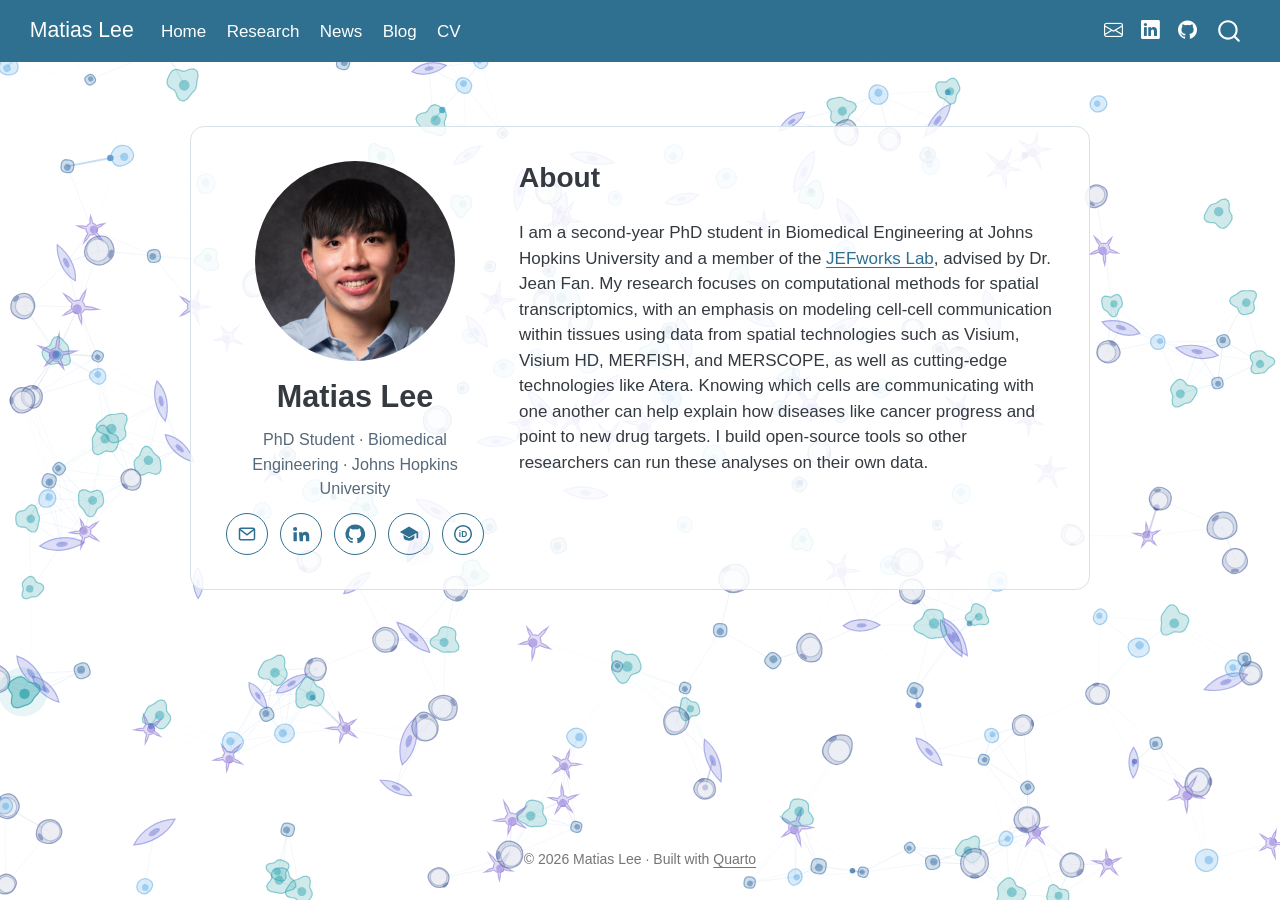
==== docs/index.html @ e5e4222d "Show cell background on every page and tidy News and Blog - Move the animated background into a site" ====
<!DOCTYPE html>
<html xmlns="http://www.w3.org/1999/xhtml" lang="en" xml:lang="en"><head>

<meta charset="utf-8">
<meta name="generator" content="quarto-1.7.32">

<meta name="viewport" content="width=device-width, initial-scale=1.0, user-scalable=yes">


<title>Matias Lee</title>
<style>
code{white-space: pre-wrap;}
span.smallcaps{font-variant: small-caps;}
div.columns{display: flex; gap: min(4vw, 1.5em);}
div.column{flex: auto; overflow-x: auto;}
div.hanging-indent{margin-left: 1.5em; text-indent: -1.5em;}
ul.task-list{list-style: none;}
ul.task-list li input[type="checkbox"] {
  width: 0.8em;
  margin: 0 0.8em 0.2em -1em; /* quarto-specific, see https://github.com/quarto-dev/quarto-cli/issues/4556 */ 
  vertical-align: middle;
}
.display.math{display: block; text-align: center; margin: 0.5rem auto;}
</style>


<script src="site_libs/quarto-nav/quarto-nav.js"></script>
<script src="site_libs/quarto-nav/headroom.min.js"></script>
<script src="site_libs/clipboard/clipboard.min.js"></script>
<script src="site_libs/quarto-search/autocomplete.umd.js"></script>
<script src="site_libs/quarto-search/fuse.min.js"></script>
<script src="site_libs/quarto-search/quarto-search.js"></script>
<meta name="quarto:offset" content="./">
<script src="site_libs/quarto-html/quarto.js" type="module"></script>
<script src="site_libs/quarto-html/tabsets/tabsets.js" type="module"></script>
<script src="site_libs/quarto-html/popper.min.js"></script>
<script src="site_libs/quarto-html/tippy.umd.min.js"></script>
<script src="site_libs/quarto-html/anchor.min.js"></script>
<link href="site_libs/quarto-html/tippy.css" rel="stylesheet">
<link href="site_libs/quarto-html/quarto-syntax-highlighting-37eea08aefeeee20ff55810ff984fec1.css" rel="stylesheet" id="quarto-text-highlighting-styles">
<script src="site_libs/bootstrap/bootstrap.min.js"></script>
<link href="site_libs/bootstrap/bootstrap-icons.css" rel="stylesheet">
<link href="site_libs/bootstrap/bootstrap-855f89bc18de9e23ebb294a21de4558e.min.css" rel="stylesheet" append-hash="true" id="quarto-bootstrap" data-mode="light">
<script id="quarto-search-options" type="application/json">{
  "location": "navbar",
  "copy-button": false,
  "collapse-after": 3,
  "panel-placement": "end",
  "type": "overlay",
  "limit": 50,
  "keyboard-shortcut": [
    "f",
    "/",
    "s"
  ],
  "show-item-context": false,
  "language": {
    "search-no-results-text": "No results",
    "search-matching-documents-text": "matching documents",
    "search-copy-link-title": "Copy link to search",
    "search-hide-matches-text": "Hide additional matches",
    "search-more-match-text": "more match in this document",
    "search-more-matches-text": "more matches in this document",
    "search-clear-button-title": "Clear",
    "search-text-placeholder": "",
    "search-detached-cancel-button-title": "Cancel",
    "search-submit-button-title": "Submit",
    "search-label": "Search"
  }
}</script>
<meta name="referrer" content="strict-origin-when-cross-origin">


</head>

<body class="nav-fixed home quarto-light">

<div id="quarto-search-results"></div>
  <header id="quarto-header" class="headroom fixed-top">
    <nav class="navbar navbar-expand-lg " data-bs-theme="dark">
      <div class="navbar-container container-fluid">
      <div class="navbar-brand-container mx-auto">
    <a class="navbar-brand" href="./index.html">
    <span class="navbar-title">Matias Lee</span>
    </a>
  </div>
            <div id="quarto-search" class="" title="Search"></div>
          <button class="navbar-toggler" type="button" data-bs-toggle="collapse" data-bs-target="#navbarCollapse" aria-controls="navbarCollapse" role="menu" aria-expanded="false" aria-label="Toggle navigation" onclick="if (window.quartoToggleHeadroom) { window.quartoToggleHeadroom(); }">
  <span class="navbar-toggler-icon"></span>
</button>
          <div class="collapse navbar-collapse" id="navbarCollapse">
            <ul class="navbar-nav navbar-nav-scroll me-auto">
  <li class="nav-item">
    <a class="nav-link active" href="./index.html" aria-current="page"> 
<span class="menu-text">Home</span></a>
  </li>  
  <li class="nav-item">
    <a class="nav-link" href="./research.html"> 
<span class="menu-text">Research</span></a>
  </li>  
  <li class="nav-item">
    <a class="nav-link" href="./news.html"> 
<span class="menu-text">News</span></a>
  </li>  
  <li class="nav-item">
    <a class="nav-link" href="./blog/index.html"> 
<span class="menu-text">Blog</span></a>
  </li>  
  <li class="nav-item">
    <a class="nav-link" href="./cv.html"> 
<span class="menu-text">CV</span></a>
  </li>  
</ul>
            <ul class="navbar-nav navbar-nav-scroll ms-auto">
  <li class="nav-item compact">
    <a class="nav-link" href="mailto:mlee346@jh.edu"> <i class="bi bi-envelope" role="img" aria-label="Email">
</i> 
<span class="menu-text"></span></a>
  </li>  
  <li class="nav-item compact">
    <a class="nav-link" href="https://www.linkedin.com/in/matias-lee-phd"> <i class="bi bi-linkedin" role="img" aria-label="LinkedIn">
</i> 
<span class="menu-text"></span></a>
  </li>  
  <li class="nav-item compact">
    <a class="nav-link" href="https://github.com/matias-lee"> <i class="bi bi-github" role="img" aria-label="GitHub">
</i> 
<span class="menu-text"></span></a>
  </li>  
</ul>
          </div> <!-- /navcollapse -->
            <div class="quarto-navbar-tools">
</div>
      </div> <!-- /container-fluid -->
    </nav>
</header>
<!-- content -->
<div id="quarto-content" class="quarto-container page-columns page-rows-contents page-layout-full page-navbar">
<!-- sidebar -->
<!-- margin-sidebar -->
    
<!-- main -->
<main class="content column-page" id="quarto-document-content"><header id="title-block-header" class="quarto-title-block"></header>




<style>
  .home-panel {
    background: rgba(255, 255, 255, 0.86);
    backdrop-filter: blur(3px);
    -webkit-backdrop-filter: blur(3px);
    border: 1px solid #d5e2ea;
    border-radius: 14px;
    max-width: 900px;
    margin: 2rem auto;
    display: grid;
    grid-template-columns: 260px 1fr;
    gap: 2rem;
    padding: 2rem;
  }
  .home-side { display: flex; flex-direction: column; align-items: center; gap: 0.75rem; text-align: center; min-width: 0; }
  .home-side img { width: 200px; height: 200px; border-radius: 50%; object-fit: cover; }
  .home-side h1 { margin: 0.25rem 0 0; font-size: 1.8rem; }
  .home-side .sub { margin: 0; color: #55697a; font-size: 0.95rem; }
  .home-links { display: flex; flex-wrap: wrap; justify-content: center; gap: 12px; }
  .home-links a {
    width: 42px; height: 42px; display: grid; place-items: center;
    border: 1px solid #2f6f8f; color: #2f6f8f; border-radius: 50%;
    transition: background 0.15s, color 0.15s;
  }
  .home-links a:hover, .home-links a:focus-visible { background: #2f6f8f; color: #fff; }
  .home-links svg { width: 20px; height: 20px; }
  .home-bio { min-width: 0; max-width: 65ch; }
  .home-bio h2 { margin-top: 0; border-bottom: none; }
  @media (max-width: 720px) {
    .home-panel { grid-template-columns: 1fr; padding: 1.5rem; gap: 1.25rem; margin: 1rem auto; }
  }
</style>

<div class="home-panel">
  <div class="home-side">
    <img src="images/headshot.jpg" alt="Headshot of Matias Lee">
    <h1>Matias Lee</h1>
    <p class="sub">PhD Student · Biomedical Engineering · Johns Hopkins University</p>
    <div class="home-links">
      <a href="mailto:mlee346@jh.edu" aria-label="Email" title="Email"><svg viewbox="0 0 24 24" aria-hidden="true"><rect x="3" y="5" width="18" height="14" rx="2" fill="none" stroke="currentColor" stroke-width="1.8"></rect><path d="M3.5 6.5 12 13l8.5-6.5" fill="none" stroke="currentColor" stroke-width="1.8"></path></svg></a>
      <a href="https://www.linkedin.com/in/matias-lee-phd" aria-label="LinkedIn" title="LinkedIn"><svg viewbox="0 0 24 24" aria-hidden="true"><path fill="currentColor" d="M4.98 3.5a2.5 2.5 0 1 1 0 5 2.5 2.5 0 0 1 0-5zM3 9.75h4v11H3zM9.5 9.75h3.8v1.6h.06c.53-1 1.83-2.05 3.77-2.05 4.03 0 4.77 2.6 4.77 6v5.45h-4v-4.84c0-1.15-.02-2.64-1.6-2.64-1.62 0-1.86 1.26-1.86 2.56v4.92h-4z"></path></svg></a>
      <a href="https://github.com/matias-lee" aria-label="GitHub" title="GitHub"><svg viewbox="0 0 24 24" aria-hidden="true"><path fill="currentColor" d="M12 .5a11.5 11.5 0 0 0-3.64 22.41c.58.1.79-.25.79-.56v-2c-3.2.7-3.88-1.36-3.88-1.36-.52-1.33-1.28-1.69-1.28-1.69-1.04-.71.08-.7.08-.7 1.15.08 1.76 1.19 1.76 1.19 1.03 1.76 2.69 1.25 3.35.96.1-.75.4-1.25.73-1.54-2.55-.29-5.24-1.28-5.24-5.69 0-1.26.45-2.29 1.19-3.09-.12-.29-.52-1.46.11-3.05 0 0 .97-.31 3.17 1.18a11 11 0 0 1 5.77 0c2.2-1.49 3.17-1.18 3.17-1.18.63 1.59.23 2.76.11 3.05.74.8 1.19 1.83 1.19 3.09 0 4.42-2.69 5.4-5.26 5.68.41.36.78 1.06.78 2.14v3.17c0 .31.21.67.8.56A11.5 11.5 0 0 0 12 .5z"></path></svg></a>
      <a href="https://scholar.google.com/citations?hl=en&amp;user=iKfYj4MAAAAJ" aria-label="Google Scholar" title="Google Scholar"><svg viewbox="0 0 24 24" aria-hidden="true"><path fill="currentColor" d="M12 3 1 9.5l11 6.5 9-5.32V17h2V9.5z"></path><path fill="currentColor" d="M5.5 13.2v3.3c0 1.9 2.9 3.5 6.5 3.5s6.5-1.6 6.5-3.5v-3.3L12 17z"></path></svg></a>
      <a href="https://orcid.org/0009-0008-1454-8268" aria-label="ORCID" title="ORCID"><svg viewbox="0 0 24 24" aria-hidden="true"><circle cx="12" cy="12" r="10" fill="none" stroke="currentColor" stroke-width="1.8"></circle><text x="12" y="16" text-anchor="middle" font-size="10" font-weight="700" font-family="Arial, sans-serif" fill="currentColor">iD</text></svg></a>
    </div>
  </div>
  <div class="home-bio">
    <h2 class="anchored">About</h2>
    <p>I am a second-year PhD student in Biomedical Engineering at Johns Hopkins University and a member of the <a href="https://jef.works">JEFworks Lab</a>, advised by Dr. Jean Fan. My research focuses on computational methods for spatial transcriptomics, with an emphasis on modeling cell-cell communication within tissues using data from spatial technologies such as Visium, Visium HD, MERFISH, and MERSCOPE, as well as cutting-edge technologies like Atera. Knowing which cells are communicating with one another can help explain how diseases like cancer progress and point to new drug targets. I build open-source tools so other researchers can run these analyses on their own data.</p>
    <!-- TODO (step 3): expand this bio, add research interests and education. -->
  </div>
</div>



</main> <!-- /main -->
<!-- Animated cell background on every page (cells.js). The page's text card is a quiet zone. -->
<canvas id="cell-bg" data-quiet=".home-panel, body:not(.home) main.content" aria-hidden="true"></canvas>
<script src="./cells.js"></script>
<script id="quarto-html-after-body" type="application/javascript">
  window.document.addEventListener("DOMContentLoaded", function (event) {
    const icon = "";
    const anchorJS = new window.AnchorJS();
    anchorJS.options = {
      placement: 'right',
      icon: icon
    };
    anchorJS.add('.anchored');
    const isCodeAnnotation = (el) => {
      for (const clz of el.classList) {
        if (clz.startsWith('code-annotation-')) {                     
          return true;
        }
      }
      return false;
    }
    const onCopySuccess = function(e) {
      // button target
      const button = e.trigger;
      // don't keep focus
      button.blur();
      // flash "checked"
      button.classList.add('code-copy-button-checked');
      var currentTitle = button.getAttribute("title");
      button.setAttribute("title", "Copied!");
      let tooltip;
      if (window.bootstrap) {
        button.setAttribute("data-bs-toggle", "tooltip");
        button.setAttribute("data-bs-placement", "left");
        button.setAttribute("data-bs-title", "Copied!");
        tooltip = new bootstrap.Tooltip(button, 
          { trigger: "manual", 
            customClass: "code-copy-button-tooltip",
            offset: [0, -8]});
        tooltip.show();    
      }
      setTimeout(function() {
        if (tooltip) {
          tooltip.hide();
          button.removeAttribute("data-bs-title");
          button.removeAttribute("data-bs-toggle");
          button.removeAttribute("data-bs-placement");
        }
        button.setAttribute("title", currentTitle);
        button.classList.remove('code-copy-button-checked');
      }, 1000);
      // clear code selection
      e.clearSelection();
    }
    const getTextToCopy = function(trigger) {
        const codeEl = trigger.previousElementSibling.cloneNode(true);
        for (const childEl of codeEl.children) {
          if (isCodeAnnotation(childEl)) {
            childEl.remove();
          }
        }
        return codeEl.innerText;
    }
    const clipboard = new window.ClipboardJS('.code-copy-button:not([data-in-quarto-modal])', {
      text: getTextToCopy
    });
    clipboard.on('success', onCopySuccess);
    if (window.document.getElementById('quarto-embedded-source-code-modal')) {
      const clipboardModal = new window.ClipboardJS('.code-copy-button[data-in-quarto-modal]', {
        text: getTextToCopy,
        container: window.document.getElementById('quarto-embedded-source-code-modal')
      });
      clipboardModal.on('success', onCopySuccess);
    }
      var localhostRegex = new RegExp(/^(?:http|https):\/\/localhost\:?[0-9]*\//);
      var mailtoRegex = new RegExp(/^mailto:/);
        var filterRegex = new RegExp("https:\/\/matias-lee\.github\.io");
      var isInternal = (href) => {
          return filterRegex.test(href) || localhostRegex.test(href) || mailtoRegex.test(href);
      }
      // Inspect non-navigation links and adorn them if external
     var links = window.document.querySelectorAll('a[href]:not(.nav-link):not(.navbar-brand):not(.toc-action):not(.sidebar-link):not(.sidebar-item-toggle):not(.pagination-link):not(.no-external):not([aria-hidden]):not(.dropdown-item):not(.quarto-navigation-tool):not(.about-link)');
      for (var i=0; i<links.length; i++) {
        const link = links[i];
        if (!isInternal(link.href)) {
          // undo the damage that might have been done by quarto-nav.js in the case of
          // links that we want to consider external
          if (link.dataset.originalHref !== undefined) {
            link.href = link.dataset.originalHref;
          }
        }
      }
    function tippyHover(el, contentFn, onTriggerFn, onUntriggerFn) {
      const config = {
        allowHTML: true,
        maxWidth: 500,
        delay: 100,
        arrow: false,
        appendTo: function(el) {
            return el.parentElement;
        },
        interactive: true,
        interactiveBorder: 10,
        theme: 'quarto',
        placement: 'bottom-start',
      };
      if (contentFn) {
        config.content = contentFn;
      }
      if (onTriggerFn) {
        config.onTrigger = onTriggerFn;
      }
      if (onUntriggerFn) {
        config.onUntrigger = onUntriggerFn;
      }
      window.tippy(el, config); 
    }
    const noterefs = window.document.querySelectorAll('a[role="doc-noteref"]');
    for (var i=0; i<noterefs.length; i++) {
      const ref = noterefs[i];
      tippyHover(ref, function() {
        // use id or data attribute instead here
        let href = ref.getAttribute('data-footnote-href') || ref.getAttribute('href');
        try { href = new URL(href).hash; } catch {}
        const id = href.replace(/^#\/?/, "");
        const note = window.document.getElementById(id);
        if (note) {
          return note.innerHTML;
        } else {
          return "";
        }
      });
    }
    const xrefs = window.document.querySelectorAll('a.quarto-xref');
    const processXRef = (id, note) => {
      // Strip column container classes
      const stripColumnClz = (el) => {
        el.classList.remove("page-full", "page-columns");
        if (el.children) {
          for (const child of el.children) {
            stripColumnClz(child);
          }
        }
      }
      stripColumnClz(note)
      if (id === null || id.startsWith('sec-')) {
        // Special case sections, only their first couple elements
        const container = document.createElement("div");
        if (note.children && note.children.length > 2) {
          container.appendChild(note.children[0].cloneNode(true));
          for (let i = 1; i < note.children.length; i++) {
            const child = note.children[i];
            if (child.tagName === "P" && child.innerText === "") {
              continue;
            } else {
              container.appendChild(child.cloneNode(true));
              break;
            }
          }
          if (window.Quarto?.typesetMath) {
            window.Quarto.typesetMath(container);
          }
          return container.innerHTML
        } else {
          if (window.Quarto?.typesetMath) {
            window.Quarto.typesetMath(note);
          }
          return note.innerHTML;
        }
      } else {
        // Remove any anchor links if they are present
        const anchorLink = note.querySelector('a.anchorjs-link');
        if (anchorLink) {
          anchorLink.remove();
        }
        if (window.Quarto?.typesetMath) {
          window.Quarto.typesetMath(note);
        }
        if (note.classList.contains("callout")) {
          return note.outerHTML;
        } else {
          return note.innerHTML;
        }
      }
    }
    for (var i=0; i<xrefs.length; i++) {
      const xref = xrefs[i];
      tippyHover(xref, undefined, function(instance) {
        instance.disable();
        let url = xref.getAttribute('href');
        let hash = undefined; 
        if (url.startsWith('#')) {
          hash = url;
        } else {
          try { hash = new URL(url).hash; } catch {}
        }
        if (hash) {
          const id = hash.replace(/^#\/?/, "");
          const note = window.document.getElementById(id);
          if (note !== null) {
            try {
              const html = processXRef(id, note.cloneNode(true));
              instance.setContent(html);
            } finally {
              instance.enable();
              instance.show();
            }
          } else {
            // See if we can fetch this
            fetch(url.split('#')[0])
            .then(res => res.text())
            .then(html => {
              const parser = new DOMParser();
              const htmlDoc = parser.parseFromString(html, "text/html");
              const note = htmlDoc.getElementById(id);
              if (note !== null) {
                const html = processXRef(id, note);
                instance.setContent(html);
              } 
            }).finally(() => {
              instance.enable();
              instance.show();
            });
          }
        } else {
          // See if we can fetch a full url (with no hash to target)
          // This is a special case and we should probably do some content thinning / targeting
          fetch(url)
          .then(res => res.text())
          .then(html => {
            const parser = new DOMParser();
            const htmlDoc = parser.parseFromString(html, "text/html");
            const note = htmlDoc.querySelector('main.content');
            if (note !== null) {
              // This should only happen for chapter cross references
              // (since there is no id in the URL)
              // remove the first header
              if (note.children.length > 0 && note.children[0].tagName === "HEADER") {
                note.children[0].remove();
              }
              const html = processXRef(null, note);
              instance.setContent(html);
            } 
          }).finally(() => {
            instance.enable();
            instance.show();
          });
        }
      }, function(instance) {
      });
    }
        let selectedAnnoteEl;
        const selectorForAnnotation = ( cell, annotation) => {
          let cellAttr = 'data-code-cell="' + cell + '"';
          let lineAttr = 'data-code-annotation="' +  annotation + '"';
          const selector = 'span[' + cellAttr + '][' + lineAttr + ']';
          return selector;
        }
        const selectCodeLines = (annoteEl) => {
          const doc = window.document;
          const targetCell = annoteEl.getAttribute("data-target-cell");
          const targetAnnotation = annoteEl.getAttribute("data-target-annotation");
          const annoteSpan = window.document.querySelector(selectorForAnnotation(targetCell, targetAnnotation));
          const lines = annoteSpan.getAttribute("data-code-lines").split(",");
          const lineIds = lines.map((line) => {
            return targetCell + "-" + line;
          })
          let top = null;
          let height = null;
          let parent = null;
          if (lineIds.length > 0) {
              //compute the position of the single el (top and bottom and make a div)
              const el = window.document.getElementById(lineIds[0]);
              top = el.offsetTop;
              height = el.offsetHeight;
              parent = el.parentElement.parentElement;
            if (lineIds.length > 1) {
              const lastEl = window.document.getElementById(lineIds[lineIds.length - 1]);
              const bottom = lastEl.offsetTop + lastEl.offsetHeight;
              height = bottom - top;
            }
            if (top !== null && height !== null && parent !== null) {
              // cook up a div (if necessary) and position it 
              let div = window.document.getElementById("code-annotation-line-highlight");
              if (div === null) {
                div = window.document.createElement("div");
                div.setAttribute("id", "code-annotation-line-highlight");
                div.style.position = 'absolute';
                parent.appendChild(div);
              }
              div.style.top = top - 2 + "px";
              div.style.height = height + 4 + "px";
              div.style.left = 0;
              let gutterDiv = window.document.getElementById("code-annotation-line-highlight-gutter");
              if (gutterDiv === null) {
                gutterDiv = window.document.createElement("div");
                gutterDiv.setAttribute("id", "code-annotation-line-highlight-gutter");
                gutterDiv.style.position = 'absolute';
                const codeCell = window.document.getElementById(targetCell);
                const gutter = codeCell.querySelector('.code-annotation-gutter');
                gutter.appendChild(gutterDiv);
              }
              gutterDiv.style.top = top - 2 + "px";
              gutterDiv.style.height = height + 4 + "px";
            }
            selectedAnnoteEl = annoteEl;
          }
        };
        const unselectCodeLines = () => {
          const elementsIds = ["code-annotation-line-highlight", "code-annotation-line-highlight-gutter"];
          elementsIds.forEach((elId) => {
            const div = window.document.getElementById(elId);
            if (div) {
              div.remove();
            }
          });
          selectedAnnoteEl = undefined;
        };
          // Handle positioning of the toggle
      window.addEventListener(
        "resize",
        throttle(() => {
          elRect = undefined;
          if (selectedAnnoteEl) {
            selectCodeLines(selectedAnnoteEl);
          }
        }, 10)
      );
      function throttle(fn, ms) {
      let throttle = false;
      let timer;
        return (...args) => {
          if(!throttle) { // first call gets through
              fn.apply(this, args);
              throttle = true;
          } else { // all the others get throttled
              if(timer) clearTimeout(timer); // cancel #2
              timer = setTimeout(() => {
                fn.apply(this, args);
                timer = throttle = false;
              }, ms);
          }
        };
      }
        // Attach click handler to the DT
        const annoteDls = window.document.querySelectorAll('dt[data-target-cell]');
        for (const annoteDlNode of annoteDls) {
          annoteDlNode.addEventListener('click', (event) => {
            const clickedEl = event.target;
            if (clickedEl !== selectedAnnoteEl) {
              unselectCodeLines();
              const activeEl = window.document.querySelector('dt[data-target-cell].code-annotation-active');
              if (activeEl) {
                activeEl.classList.remove('code-annotation-active');
              }
              selectCodeLines(clickedEl);
              clickedEl.classList.add('code-annotation-active');
            } else {
              // Unselect the line
              unselectCodeLines();
              clickedEl.classList.remove('code-annotation-active');
            }
          });
        }
    const findCites = (el) => {
      const parentEl = el.parentElement;
      if (parentEl) {
        const cites = parentEl.dataset.cites;
        if (cites) {
          return {
            el,
            cites: cites.split(' ')
          };
        } else {
          return findCites(el.parentElement)
        }
      } else {
        return undefined;
      }
    };
    var bibliorefs = window.document.querySelectorAll('a[role="doc-biblioref"]');
    for (var i=0; i<bibliorefs.length; i++) {
      const ref = bibliorefs[i];
      const citeInfo = findCites(ref);
      if (citeInfo) {
        tippyHover(citeInfo.el, function() {
          var popup = window.document.createElement('div');
          citeInfo.cites.forEach(function(cite) {
            var citeDiv = window.document.createElement('div');
            citeDiv.classList.add('hanging-indent');
            citeDiv.classList.add('csl-entry');
            var biblioDiv = window.document.getElementById('ref-' + cite);
            if (biblioDiv) {
              citeDiv.innerHTML = biblioDiv.innerHTML;
            }
            popup.appendChild(citeDiv);
          });
          return popup.innerHTML;
        });
      }
    }
  });
  </script>
</div> <!-- /content -->
<footer class="footer">
  <div class="nav-footer">
    <div class="nav-footer-left">
      &nbsp;
    </div>   
    <div class="nav-footer-center">
<p>© 2026 Matias Lee · Built with <a href="https://quarto.org">Quarto</a></p>
</div>
    <div class="nav-footer-right">
      &nbsp;
    </div>
  </div>
</footer>




</body></html>
---- docs/site_libs/quarto-html/tippy.css ----
.tippy-box[data-animation=fade][data-state=hidden]{opacity:0}[data-tippy-root]{max-width:calc(100vw - 10px)}.tippy-box{position:relative;background-color:#333;color:#fff;border-radius:4px;font-size:14px;line-height:1.4;white-space:normal;outline:0;transition-property:transform,visibility,opacity}.tippy-box[data-placement^=top]>.tippy-arrow{bottom:0}.tippy-box[data-placement^=top]>.tippy-arrow:before{bottom:-7px;left:0;border-width:8px 8px 0;border-top-color:initial;transform-origin:center top}.tippy-box[data-placement^=bottom]>.tippy-arrow{top:0}.tippy-box[data-placement^=bottom]>.tippy-arrow:before{top:-7px;left:0;border-width:0 8px 8px;border-bottom-color:initial;transform-origin:center bottom}.tippy-box[data-placement^=left]>.tippy-arrow{right:0}.tippy-box[data-placement^=left]>.tippy-arrow:before{border-width:8px 0 8px 8px;border-left-color:initial;right:-7px;transform-origin:center left}.tippy-box[data-placement^=right]>.tippy-arrow{left:0}.tippy-box[data-placement^=right]>.tippy-arrow:before{left:-7px;border-width:8px 8px 8px 0;border-right-color:initial;transform-origin:center right}.tippy-box[data-inertia][data-state=visible]{transition-timing-function:cubic-bezier(.54,1.5,.38,1.11)}.tippy-arrow{width:16px;height:16px;color:#333}.tippy-arrow:before{content:"";position:absolute;border-color:transparent;border-style:solid}.tippy-content{position:relative;padding:5px 9px;z-index:1}
---- docs/site_libs/quarto-html/quarto-syntax-highlighting-37eea08aefeeee20ff55810ff984fec1.css ----
/* quarto syntax highlight colors */
:root {
  --quarto-hl-ot-color: #003B4F;
  --quarto-hl-at-color: #657422;
  --quarto-hl-ss-color: #20794D;
  --quarto-hl-an-color: #5E5E5E;
  --quarto-hl-fu-color: #4758AB;
  --quarto-hl-st-color: #20794D;
  --quarto-hl-cf-color: #003B4F;
  --quarto-hl-op-color: #5E5E5E;
  --quarto-hl-er-color: #AD0000;
  --quarto-hl-bn-color: #AD0000;
  --quarto-hl-al-color: #AD0000;
  --quarto-hl-va-color: #111111;
  --quarto-hl-bu-color: inherit;
  --quarto-hl-ex-color: inherit;
  --quarto-hl-pp-color: #AD0000;
  --quarto-hl-in-color: #5E5E5E;
  --quarto-hl-vs-color: #20794D;
  --quarto-hl-wa-color: #5E5E5E;
  --quarto-hl-do-color: #5E5E5E;
  --quarto-hl-im-color: #00769E;
  --quarto-hl-ch-color: #20794D;
  --quarto-hl-dt-color: #AD0000;
  --quarto-hl-fl-color: #AD0000;
  --quarto-hl-co-color: #5E5E5E;
  --quarto-hl-cv-color: #5E5E5E;
  --quarto-hl-cn-color: #8f5902;
  --quarto-hl-sc-color: #5E5E5E;
  --quarto-hl-dv-color: #AD0000;
  --quarto-hl-kw-color: #003B4F;
}

/* other quarto variables */
:root {
  --quarto-font-monospace: SFMono-Regular, Menlo, Monaco, Consolas, "Liberation Mono", "Courier New", monospace;
}

/* syntax highlight based on Pandoc's rules */
pre > code.sourceCode > span {
  color: #003B4F;
}

code.sourceCode > span {
  color: #003B4F;
}

div.sourceCode,
div.sourceCode pre.sourceCode {
  color: #003B4F;
}

/* Normal */
code span {
  color: #003B4F;
}

/* Alert */
code span.al {
  color: #AD0000;
  font-style: inherit;
}

/* Annotation */
code span.an {
  color: #5E5E5E;
  font-style: inherit;
}

/* Attribute */
code span.at {
  color: #657422;
  font-style: inherit;
}

/* BaseN */
code span.bn {
  color: #AD0000;
  font-style: inherit;
}

/* BuiltIn */
code span.bu {
  font-style: inherit;
}

/* ControlFlow */
code span.cf {
  color: #003B4F;
  font-weight: bold;
  font-style: inherit;
}

/* Char */
code span.ch {
  color: #20794D;
  font-style: inherit;
}

/* Constant */
code span.cn {
  color: #8f5902;
  font-style: inherit;
}

/* Comment */
code span.co {
  color: #5E5E5E;
  font-style: inherit;
}

/* CommentVar */
code span.cv {
  color: #5E5E5E;
  font-style: italic;
}

/* Documentation */
code span.do {
  color: #5E5E5E;
  font-style: italic;
}

/* DataType */
code span.dt {
  color: #AD0000;
  font-style: inherit;
}

/* DecVal */
code span.dv {
  color: #AD0000;
  font-style: inherit;
}

/* Error */
code span.er {
  color: #AD0000;
  font-style: inherit;
}

/* Extension */
code span.ex {
  font-style: inherit;
}

/* Float */
code span.fl {
  color: #AD0000;
  font-style: inherit;
}

/* Function */
code span.fu {
  color: #4758AB;
  font-style: inherit;
}

/* Import */
code span.im {
  color: #00769E;
  font-style: inherit;
}

/* Information */
code span.in {
  color: #5E5E5E;
  font-style: inherit;
}

/* Keyword */
code span.kw {
  color: #003B4F;
  font-weight: bold;
  font-style: inherit;
}

/* Operator */
code span.op {
  color: #5E5E5E;
  font-style: inherit;
}

/* Other */
code span.ot {
  color: #003B4F;
  font-style: inherit;
}

/* Preprocessor */
code span.pp {
  color: #AD0000;
  font-style: inherit;
}

/* SpecialChar */
code span.sc {
  color: #5E5E5E;
  font-style: inherit;
}

/* SpecialString */
code span.ss {
  color: #20794D;
  font-style: inherit;
}

/* String */
code span.st {
  color: #20794D;
  font-style: inherit;
}

/* Variable */
code span.va {
  color: #111111;
  font-style: inherit;
}

/* VerbatimString */
code span.vs {
  color: #20794D;
  font-style: inherit;
}

/* Warning */
code span.wa {
  color: #5E5E5E;
  font-style: italic;
}

.prevent-inlining {
  content: "</";
}

/*# sourceMappingURL=27d3d809615f7771493d095567f04340.css.map */
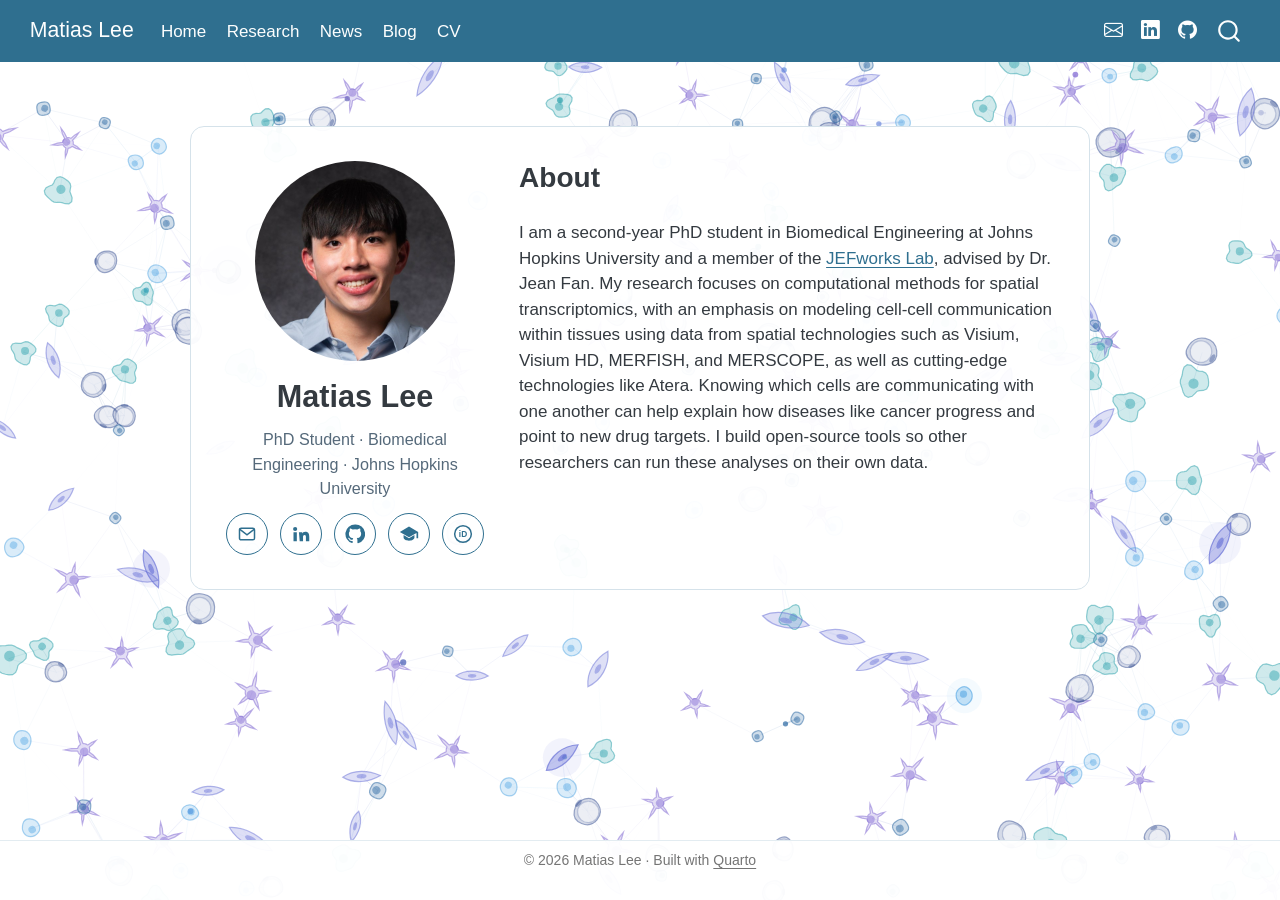
==== commit 792a7907: "Make text cards nearly opaque over the cell background Co-Authored-By: Claude Opus 5.5 <noreply@anth" ====
--- a/docs/index.html
+++ b/docs/index.html
@@ -40,7 +40,7 @@
 <link href="site_libs/quarto-html/quarto-syntax-highlighting-37eea08aefeeee20ff55810ff984fec1.css" rel="stylesheet" id="quarto-text-highlighting-styles">
 <script src="site_libs/bootstrap/bootstrap.min.js"></script>
 <link href="site_libs/bootstrap/bootstrap-icons.css" rel="stylesheet">
-<link href="site_libs/bootstrap/bootstrap-855f89bc18de9e23ebb294a21de4558e.min.css" rel="stylesheet" append-hash="true" id="quarto-bootstrap" data-mode="light">
+<link href="site_libs/bootstrap/bootstrap-ab1c2048e57316017af8ff5a6a3a2c8d.min.css" rel="stylesheet" append-hash="true" id="quarto-bootstrap" data-mode="light">
 <script id="quarto-search-options" type="application/json">{
   "location": "navbar",
   "copy-button": false,
@@ -147,9 +147,9 @@
 
 <style>
   .home-panel {
-    background: rgba(255, 255, 255, 0.86);
-    backdrop-filter: blur(3px);
-    -webkit-backdrop-filter: blur(3px);
+    background: rgba(255, 255, 255, 0.96);
+    backdrop-filter: blur(8px);
+    -webkit-backdrop-filter: blur(8px);
     border: 1px solid #d5e2ea;
     border-radius: 14px;
     max-width: 900px;
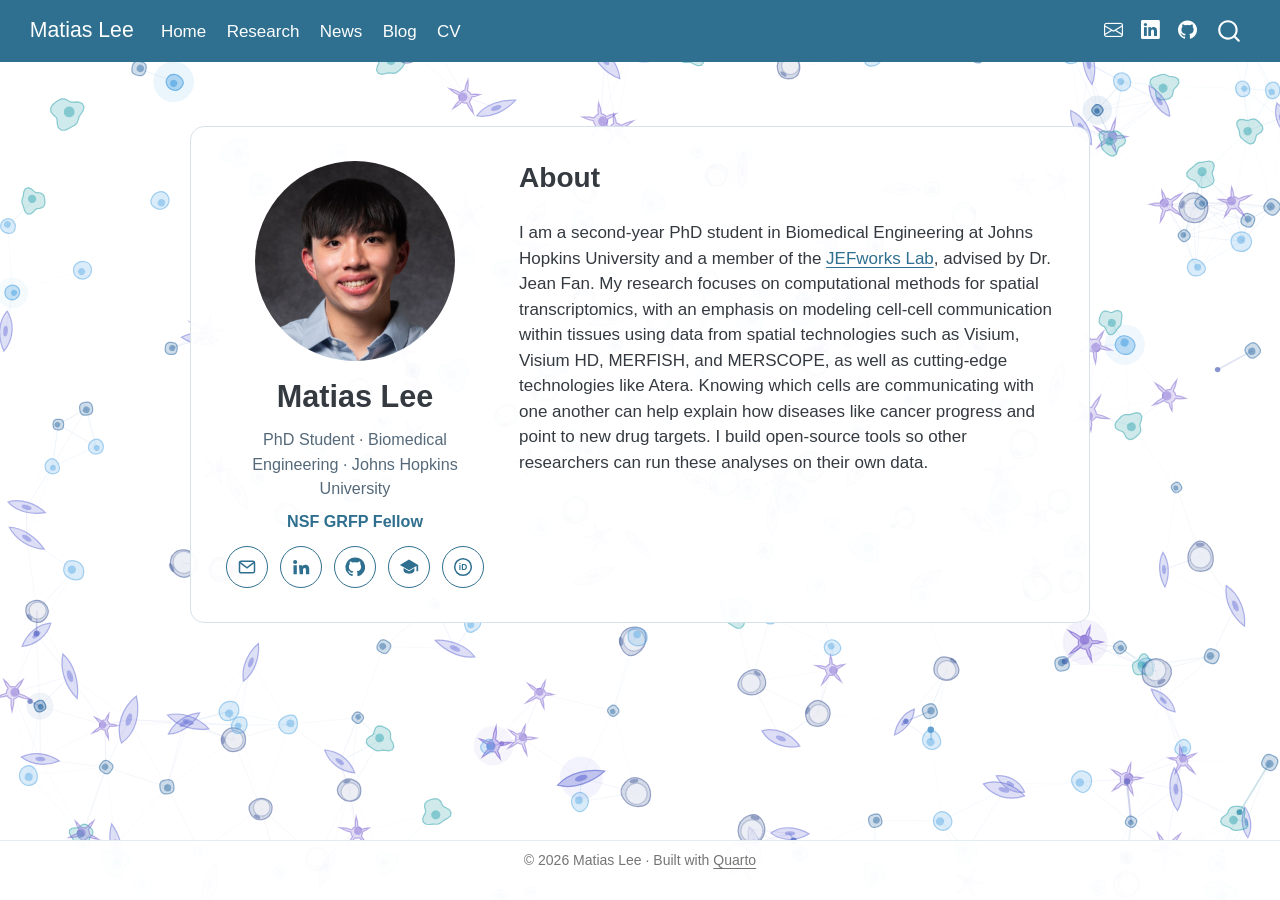
==== commit 30b0fc47: "Add NSF GRFP fellowship to home page and News Co-Authored-By: Claude Opus 5.5 <noreply@anthropic.com" ====
--- a/docs/index.html
+++ b/docs/index.html
@@ -163,6 +163,7 @@
   .home-side img { width: 200px; height: 200px; border-radius: 50%; object-fit: cover; }
   .home-side h1 { margin: 0.25rem 0 0; font-size: 1.8rem; }
   .home-side .sub { margin: 0; color: #55697a; font-size: 0.95rem; }
+  .home-side .fellow { color: #2f6f8f; font-weight: 600; margin-top: -0.25rem; }
   .home-links { display: flex; flex-wrap: wrap; justify-content: center; gap: 12px; }
   .home-links a {
     width: 42px; height: 42px; display: grid; place-items: center;
@@ -183,6 +184,7 @@
     <img src="images/headshot.jpg" alt="Headshot of Matias Lee">
     <h1>Matias Lee</h1>
     <p class="sub">PhD Student · Biomedical Engineering · Johns Hopkins University</p>
+    <p class="sub fellow">NSF GRFP Fellow</p>
     <div class="home-links">
       <a href="mailto:mlee346@jh.edu" aria-label="Email" title="Email"><svg viewbox="0 0 24 24" aria-hidden="true"><rect x="3" y="5" width="18" height="14" rx="2" fill="none" stroke="currentColor" stroke-width="1.8"></rect><path d="M3.5 6.5 12 13l8.5-6.5" fill="none" stroke="currentColor" stroke-width="1.8"></path></svg></a>
       <a href="https://www.linkedin.com/in/matias-lee-phd" aria-label="LinkedIn" title="LinkedIn"><svg viewbox="0 0 24 24" aria-hidden="true"><path fill="currentColor" d="M4.98 3.5a2.5 2.5 0 1 1 0 5 2.5 2.5 0 0 1 0-5zM3 9.75h4v11H3zM9.5 9.75h3.8v1.6h.06c.53-1 1.83-2.05 3.77-2.05 4.03 0 4.77 2.6 4.77 6v5.45h-4v-4.84c0-1.15-.02-2.64-1.6-2.64-1.62 0-1.86 1.26-1.86 2.56v4.92h-4z"></path></svg></a>
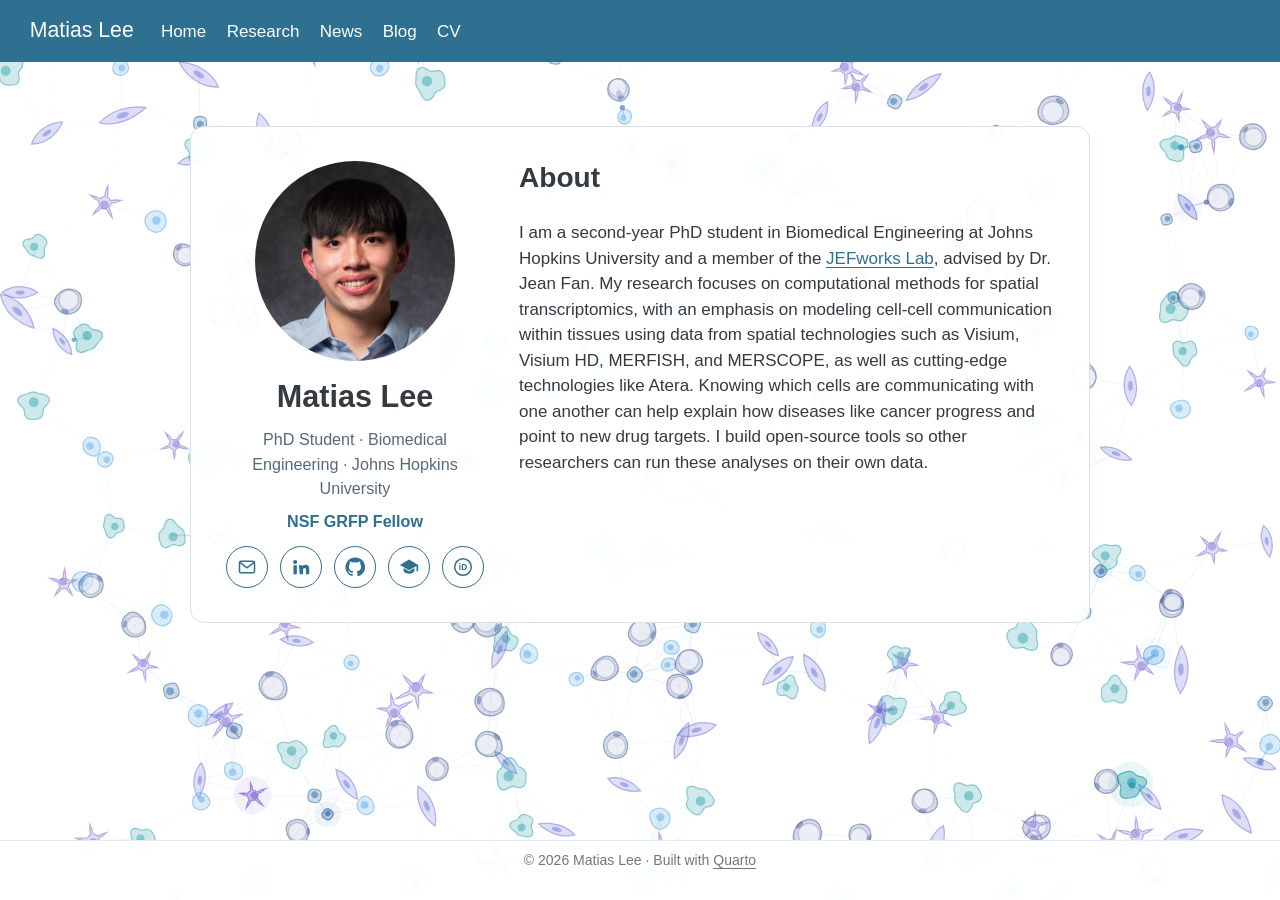
==== commit 030df591: "news updates" ====
--- a/docs/index.html
+++ b/docs/index.html
@@ -2,7 +2,7 @@
 <html xmlns="http://www.w3.org/1999/xhtml" lang="en" xml:lang="en"><head>
 
 <meta charset="utf-8">
-<meta name="generator" content="quarto-1.7.32">
+<meta name="generator" content="quarto-1.8.26">
 
 <meta name="viewport" content="width=device-width, initial-scale=1.0, user-scalable=yes">
 
@@ -33,14 +33,15 @@
 <meta name="quarto:offset" content="./">
 <script src="site_libs/quarto-html/quarto.js" type="module"></script>
 <script src="site_libs/quarto-html/tabsets/tabsets.js" type="module"></script>
+<script src="site_libs/quarto-html/axe/axe-check.js" type="module"></script>
 <script src="site_libs/quarto-html/popper.min.js"></script>
 <script src="site_libs/quarto-html/tippy.umd.min.js"></script>
 <script src="site_libs/quarto-html/anchor.min.js"></script>
 <link href="site_libs/quarto-html/tippy.css" rel="stylesheet">
-<link href="site_libs/quarto-html/quarto-syntax-highlighting-37eea08aefeeee20ff55810ff984fec1.css" rel="stylesheet" id="quarto-text-highlighting-styles">
+<link href="site_libs/quarto-html/quarto-syntax-highlighting-587c61ba64f3a5504c4d52d930310e48.css" rel="stylesheet" id="quarto-text-highlighting-styles">
 <script src="site_libs/bootstrap/bootstrap.min.js"></script>
 <link href="site_libs/bootstrap/bootstrap-icons.css" rel="stylesheet">
-<link href="site_libs/bootstrap/bootstrap-ab1c2048e57316017af8ff5a6a3a2c8d.min.css" rel="stylesheet" append-hash="true" id="quarto-bootstrap" data-mode="light">
+<link href="site_libs/bootstrap/bootstrap-f8049dad52019306785b31821cf6368a.min.css" rel="stylesheet" append-hash="true" id="quarto-bootstrap" data-mode="light">
 <script id="quarto-search-options" type="application/json">{
   "location": "navbar",
   "copy-button": false,
@@ -257,13 +258,14 @@
       e.clearSelection();
     }
     const getTextToCopy = function(trigger) {
-        const codeEl = trigger.previousElementSibling.cloneNode(true);
-        for (const childEl of codeEl.children) {
-          if (isCodeAnnotation(childEl)) {
-            childEl.remove();
-          }
-        }
-        return codeEl.innerText;
+      const outerScaffold = trigger.parentElement.cloneNode(true);
+      const codeEl = outerScaffold.querySelector('code');
+      for (const childEl of codeEl.children) {
+        if (isCodeAnnotation(childEl)) {
+          childEl.remove();
+        }
+      }
+      return codeEl.innerText;
     }
     const clipboard = new window.ClipboardJS('.code-copy-button:not([data-in-quarto-modal])', {
       text: getTextToCopy
--- a/docs/site_libs/quarto-html/quarto-syntax-highlighting-587c61ba64f3a5504c4d52d930310e48.css
+++ b/docs/site_libs/quarto-html/quarto-syntax-highlighting-587c61ba64f3a5504c4d52d930310e48.css
@@ -0,0 +1,236 @@
+/* quarto syntax highlight colors */
+:root {
+  --quarto-hl-ot-color: #003B4F;
+  --quarto-hl-at-color: #657422;
+  --quarto-hl-ss-color: #20794D;
+  --quarto-hl-an-color: #5E5E5E;
+  --quarto-hl-fu-color: #4758AB;
+  --quarto-hl-st-color: #20794D;
+  --quarto-hl-cf-color: #003B4F;
+  --quarto-hl-op-color: #5E5E5E;
+  --quarto-hl-er-color: #AD0000;
+  --quarto-hl-bn-color: #AD0000;
+  --quarto-hl-al-color: #AD0000;
+  --quarto-hl-va-color: #111111;
+  --quarto-hl-bu-color: inherit;
+  --quarto-hl-ex-color: inherit;
+  --quarto-hl-pp-color: #AD0000;
+  --quarto-hl-in-color: #5E5E5E;
+  --quarto-hl-vs-color: #20794D;
+  --quarto-hl-wa-color: #5E5E5E;
+  --quarto-hl-do-color: #5E5E5E;
+  --quarto-hl-im-color: #00769E;
+  --quarto-hl-ch-color: #20794D;
+  --quarto-hl-dt-color: #AD0000;
+  --quarto-hl-fl-color: #AD0000;
+  --quarto-hl-co-color: #5E5E5E;
+  --quarto-hl-cv-color: #5E5E5E;
+  --quarto-hl-cn-color: #8f5902;
+  --quarto-hl-sc-color: #5E5E5E;
+  --quarto-hl-dv-color: #AD0000;
+  --quarto-hl-kw-color: #003B4F;
+}
+
+/* other quarto variables */
+:root {
+  --quarto-font-monospace: SFMono-Regular, Menlo, Monaco, Consolas, "Liberation Mono", "Courier New", monospace;
+}
+
+/* syntax highlight based on Pandoc's rules */
+pre > code.sourceCode > span {
+  color: #003B4F;
+}
+
+code.sourceCode > span {
+  color: #003B4F;
+}
+
+div.sourceCode,
+div.sourceCode pre.sourceCode {
+  color: #003B4F;
+}
+
+/* Normal */
+code span {
+  color: #003B4F;
+}
+
+/* Alert */
+code span.al {
+  color: #AD0000;
+  font-style: inherit;
+}
+
+/* Annotation */
+code span.an {
+  color: #5E5E5E;
+  font-style: inherit;
+}
+
+/* Attribute */
+code span.at {
+  color: #657422;
+  font-style: inherit;
+}
+
+/* BaseN */
+code span.bn {
+  color: #AD0000;
+  font-style: inherit;
+}
+
+/* BuiltIn */
+code span.bu {
+  font-style: inherit;
+}
+
+/* ControlFlow */
+code span.cf {
+  color: #003B4F;
+  font-weight: bold;
+  font-style: inherit;
+}
+
+/* Char */
+code span.ch {
+  color: #20794D;
+  font-style: inherit;
+}
+
+/* Constant */
+code span.cn {
+  color: #8f5902;
+  font-style: inherit;
+}
+
+/* Comment */
+code span.co {
+  color: #5E5E5E;
+  font-style: inherit;
+}
+
+/* CommentVar */
+code span.cv {
+  color: #5E5E5E;
+  font-style: italic;
+}
+
+/* Documentation */
+code span.do {
+  color: #5E5E5E;
+  font-style: italic;
+}
+
+/* DataType */
+code span.dt {
+  color: #AD0000;
+  font-style: inherit;
+}
+
+/* DecVal */
+code span.dv {
+  color: #AD0000;
+  font-style: inherit;
+}
+
+/* Error */
+code span.er {
+  color: #AD0000;
+  font-style: inherit;
+}
+
+/* Extension */
+code span.ex {
+  font-style: inherit;
+}
+
+/* Float */
+code span.fl {
+  color: #AD0000;
+  font-style: inherit;
+}
+
+/* Function */
+code span.fu {
+  color: #4758AB;
+  font-style: inherit;
+}
+
+/* Import */
+code span.im {
+  color: #00769E;
+  font-style: inherit;
+}
+
+/* Information */
+code span.in {
+  color: #5E5E5E;
+  font-style: inherit;
+}
+
+/* Keyword */
+code span.kw {
+  color: #003B4F;
+  font-weight: bold;
+  font-style: inherit;
+}
+
+/* Operator */
+code span.op {
+  color: #5E5E5E;
+  font-style: inherit;
+}
+
+/* Other */
+code span.ot {
+  color: #003B4F;
+  font-style: inherit;
+}
+
+/* Preprocessor */
+code span.pp {
+  color: #AD0000;
+  font-style: inherit;
+}
+
+/* SpecialChar */
+code span.sc {
+  color: #5E5E5E;
+  font-style: inherit;
+}
+
+/* SpecialString */
+code span.ss {
+  color: #20794D;
+  font-style: inherit;
+}
+
+/* String */
+code span.st {
+  color: #20794D;
+  font-style: inherit;
+}
+
+/* Variable */
+code span.va {
+  color: #111111;
+  font-style: inherit;
+}
+
+/* VerbatimString */
+code span.vs {
+  color: #20794D;
+  font-style: inherit;
+}
+
+/* Warning */
+code span.wa {
+  color: #5E5E5E;
+  font-style: italic;
+}
+
+.prevent-inlining {
+  content: "</";
+}
+
+/*# sourceMappingURL=2dce1cc6c82594539e1579de68416b47.css.map */
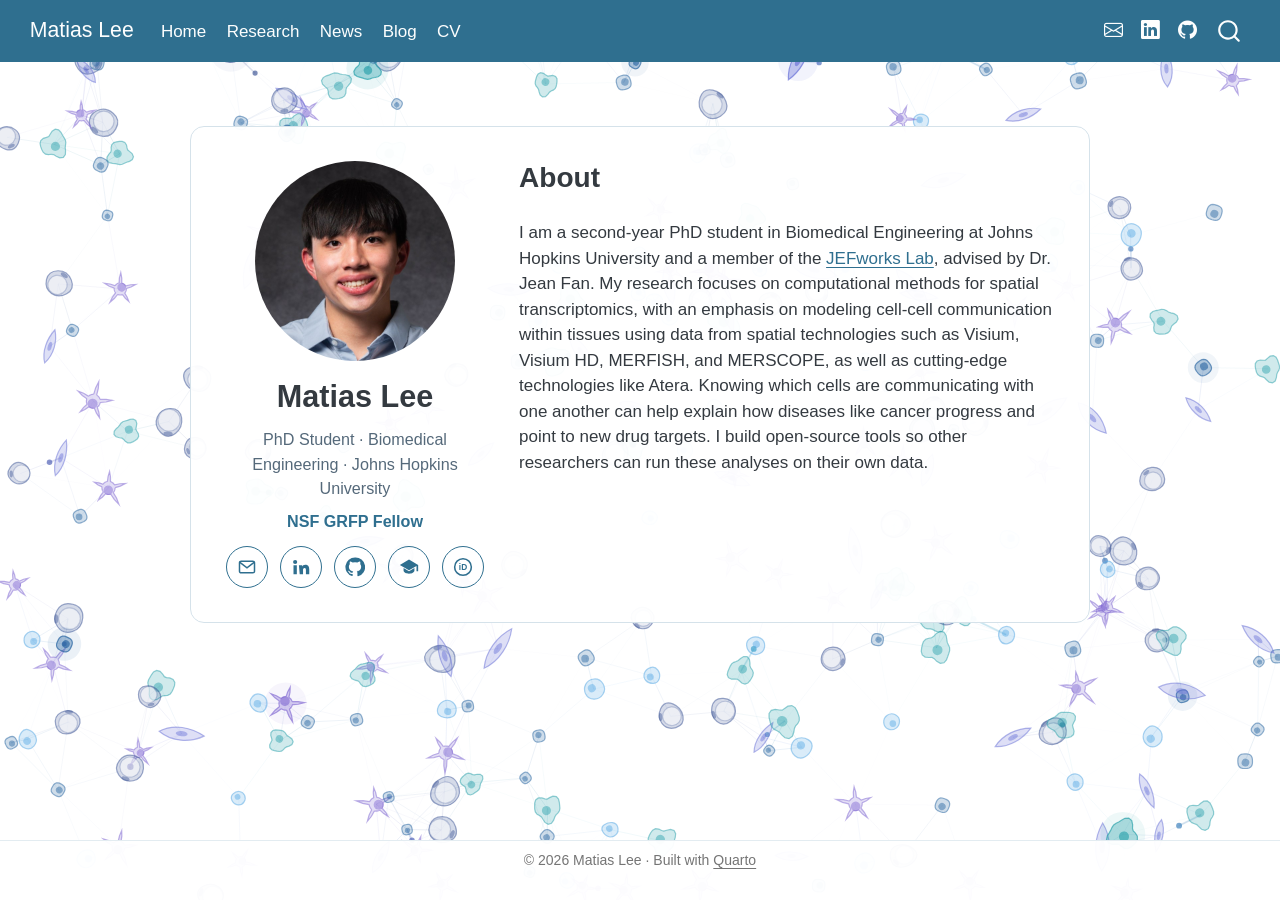
==== commit 82f3ef34: "Remove backdrop blur from text cards Safari can render tall areas with backdrop-filter as blank, whi" ====
--- a/docs/index.html
+++ b/docs/index.html
@@ -2,7 +2,7 @@
 <html xmlns="http://www.w3.org/1999/xhtml" lang="en" xml:lang="en"><head>
 
 <meta charset="utf-8">
-<meta name="generator" content="quarto-1.8.26">
+<meta name="generator" content="quarto-1.7.32">
 
 <meta name="viewport" content="width=device-width, initial-scale=1.0, user-scalable=yes">
 
@@ -33,15 +33,14 @@
 <meta name="quarto:offset" content="./">
 <script src="site_libs/quarto-html/quarto.js" type="module"></script>
 <script src="site_libs/quarto-html/tabsets/tabsets.js" type="module"></script>
-<script src="site_libs/quarto-html/axe/axe-check.js" type="module"></script>
 <script src="site_libs/quarto-html/popper.min.js"></script>
 <script src="site_libs/quarto-html/tippy.umd.min.js"></script>
 <script src="site_libs/quarto-html/anchor.min.js"></script>
 <link href="site_libs/quarto-html/tippy.css" rel="stylesheet">
-<link href="site_libs/quarto-html/quarto-syntax-highlighting-587c61ba64f3a5504c4d52d930310e48.css" rel="stylesheet" id="quarto-text-highlighting-styles">
+<link href="site_libs/quarto-html/quarto-syntax-highlighting-37eea08aefeeee20ff55810ff984fec1.css" rel="stylesheet" id="quarto-text-highlighting-styles">
 <script src="site_libs/bootstrap/bootstrap.min.js"></script>
 <link href="site_libs/bootstrap/bootstrap-icons.css" rel="stylesheet">
-<link href="site_libs/bootstrap/bootstrap-f8049dad52019306785b31821cf6368a.min.css" rel="stylesheet" append-hash="true" id="quarto-bootstrap" data-mode="light">
+<link href="site_libs/bootstrap/bootstrap-0a27857d6c149ccdcd907e5cb573b534.min.css" rel="stylesheet" append-hash="true" id="quarto-bootstrap" data-mode="light">
 <script id="quarto-search-options" type="application/json">{
   "location": "navbar",
   "copy-button": false,
@@ -149,8 +148,6 @@
 <style>
   .home-panel {
     background: rgba(255, 255, 255, 0.96);
-    backdrop-filter: blur(8px);
-    -webkit-backdrop-filter: blur(8px);
     border: 1px solid #d5e2ea;
     border-radius: 14px;
     max-width: 900px;
@@ -258,14 +255,13 @@
       e.clearSelection();
     }
     const getTextToCopy = function(trigger) {
-      const outerScaffold = trigger.parentElement.cloneNode(true);
-      const codeEl = outerScaffold.querySelector('code');
-      for (const childEl of codeEl.children) {
-        if (isCodeAnnotation(childEl)) {
-          childEl.remove();
-        }
-      }
-      return codeEl.innerText;
+        const codeEl = trigger.previousElementSibling.cloneNode(true);
+        for (const childEl of codeEl.children) {
+          if (isCodeAnnotation(childEl)) {
+            childEl.remove();
+          }
+        }
+        return codeEl.innerText;
     }
     const clipboard = new window.ClipboardJS('.code-copy-button:not([data-in-quarto-modal])', {
       text: getTextToCopy
--- a/docs/site_libs/quarto-html/quarto-syntax-highlighting-37eea08aefeeee20ff55810ff984fec1.css
+++ b/docs/site_libs/quarto-html/quarto-syntax-highlighting-37eea08aefeeee20ff55810ff984fec1.css
@@ -0,0 +1,236 @@
+/* quarto syntax highlight colors */
+:root {
+  --quarto-hl-ot-color: #003B4F;
+  --quarto-hl-at-color: #657422;
+  --quarto-hl-ss-color: #20794D;
+  --quarto-hl-an-color: #5E5E5E;
+  --quarto-hl-fu-color: #4758AB;
+  --quarto-hl-st-color: #20794D;
+  --quarto-hl-cf-color: #003B4F;
+  --quarto-hl-op-color: #5E5E5E;
+  --quarto-hl-er-color: #AD0000;
+  --quarto-hl-bn-color: #AD0000;
+  --quarto-hl-al-color: #AD0000;
+  --quarto-hl-va-color: #111111;
+  --quarto-hl-bu-color: inherit;
+  --quarto-hl-ex-color: inherit;
+  --quarto-hl-pp-color: #AD0000;
+  --quarto-hl-in-color: #5E5E5E;
+  --quarto-hl-vs-color: #20794D;
+  --quarto-hl-wa-color: #5E5E5E;
+  --quarto-hl-do-color: #5E5E5E;
+  --quarto-hl-im-color: #00769E;
+  --quarto-hl-ch-color: #20794D;
+  --quarto-hl-dt-color: #AD0000;
+  --quarto-hl-fl-color: #AD0000;
+  --quarto-hl-co-color: #5E5E5E;
+  --quarto-hl-cv-color: #5E5E5E;
+  --quarto-hl-cn-color: #8f5902;
+  --quarto-hl-sc-color: #5E5E5E;
+  --quarto-hl-dv-color: #AD0000;
+  --quarto-hl-kw-color: #003B4F;
+}
+
+/* other quarto variables */
+:root {
+  --quarto-font-monospace: SFMono-Regular, Menlo, Monaco, Consolas, "Liberation Mono", "Courier New", monospace;
+}
+
+/* syntax highlight based on Pandoc's rules */
+pre > code.sourceCode > span {
+  color: #003B4F;
+}
+
+code.sourceCode > span {
+  color: #003B4F;
+}
+
+div.sourceCode,
+div.sourceCode pre.sourceCode {
+  color: #003B4F;
+}
+
+/* Normal */
+code span {
+  color: #003B4F;
+}
+
+/* Alert */
+code span.al {
+  color: #AD0000;
+  font-style: inherit;
+}
+
+/* Annotation */
+code span.an {
+  color: #5E5E5E;
+  font-style: inherit;
+}
+
+/* Attribute */
+code span.at {
+  color: #657422;
+  font-style: inherit;
+}
+
+/* BaseN */
+code span.bn {
+  color: #AD0000;
+  font-style: inherit;
+}
+
+/* BuiltIn */
+code span.bu {
+  font-style: inherit;
+}
+
+/* ControlFlow */
+code span.cf {
+  color: #003B4F;
+  font-weight: bold;
+  font-style: inherit;
+}
+
+/* Char */
+code span.ch {
+  color: #20794D;
+  font-style: inherit;
+}
+
+/* Constant */
+code span.cn {
+  color: #8f5902;
+  font-style: inherit;
+}
+
+/* Comment */
+code span.co {
+  color: #5E5E5E;
+  font-style: inherit;
+}
+
+/* CommentVar */
+code span.cv {
+  color: #5E5E5E;
+  font-style: italic;
+}
+
+/* Documentation */
+code span.do {
+  color: #5E5E5E;
+  font-style: italic;
+}
+
+/* DataType */
+code span.dt {
+  color: #AD0000;
+  font-style: inherit;
+}
+
+/* DecVal */
+code span.dv {
+  color: #AD0000;
+  font-style: inherit;
+}
+
+/* Error */
+code span.er {
+  color: #AD0000;
+  font-style: inherit;
+}
+
+/* Extension */
+code span.ex {
+  font-style: inherit;
+}
+
+/* Float */
+code span.fl {
+  color: #AD0000;
+  font-style: inherit;
+}
+
+/* Function */
+code span.fu {
+  color: #4758AB;
+  font-style: inherit;
+}
+
+/* Import */
+code span.im {
+  color: #00769E;
+  font-style: inherit;
+}
+
+/* Information */
+code span.in {
+  color: #5E5E5E;
+  font-style: inherit;
+}
+
+/* Keyword */
+code span.kw {
+  color: #003B4F;
+  font-weight: bold;
+  font-style: inherit;
+}
+
+/* Operator */
+code span.op {
+  color: #5E5E5E;
+  font-style: inherit;
+}
+
+/* Other */
+code span.ot {
+  color: #003B4F;
+  font-style: inherit;
+}
+
+/* Preprocessor */
+code span.pp {
+  color: #AD0000;
+  font-style: inherit;
+}
+
+/* SpecialChar */
+code span.sc {
+  color: #5E5E5E;
+  font-style: inherit;
+}
+
+/* SpecialString */
+code span.ss {
+  color: #20794D;
+  font-style: inherit;
+}
+
+/* String */
+code span.st {
+  color: #20794D;
+  font-style: inherit;
+}
+
+/* Variable */
+code span.va {
+  color: #111111;
+  font-style: inherit;
+}
+
+/* VerbatimString */
+code span.vs {
+  color: #20794D;
+  font-style: inherit;
+}
+
+/* Warning */
+code span.wa {
+  color: #5E5E5E;
+  font-style: italic;
+}
+
+.prevent-inlining {
+  content: "</";
+}
+
+/*# sourceMappingURL=27d3d809615f7771493d095567f04340.css.map */
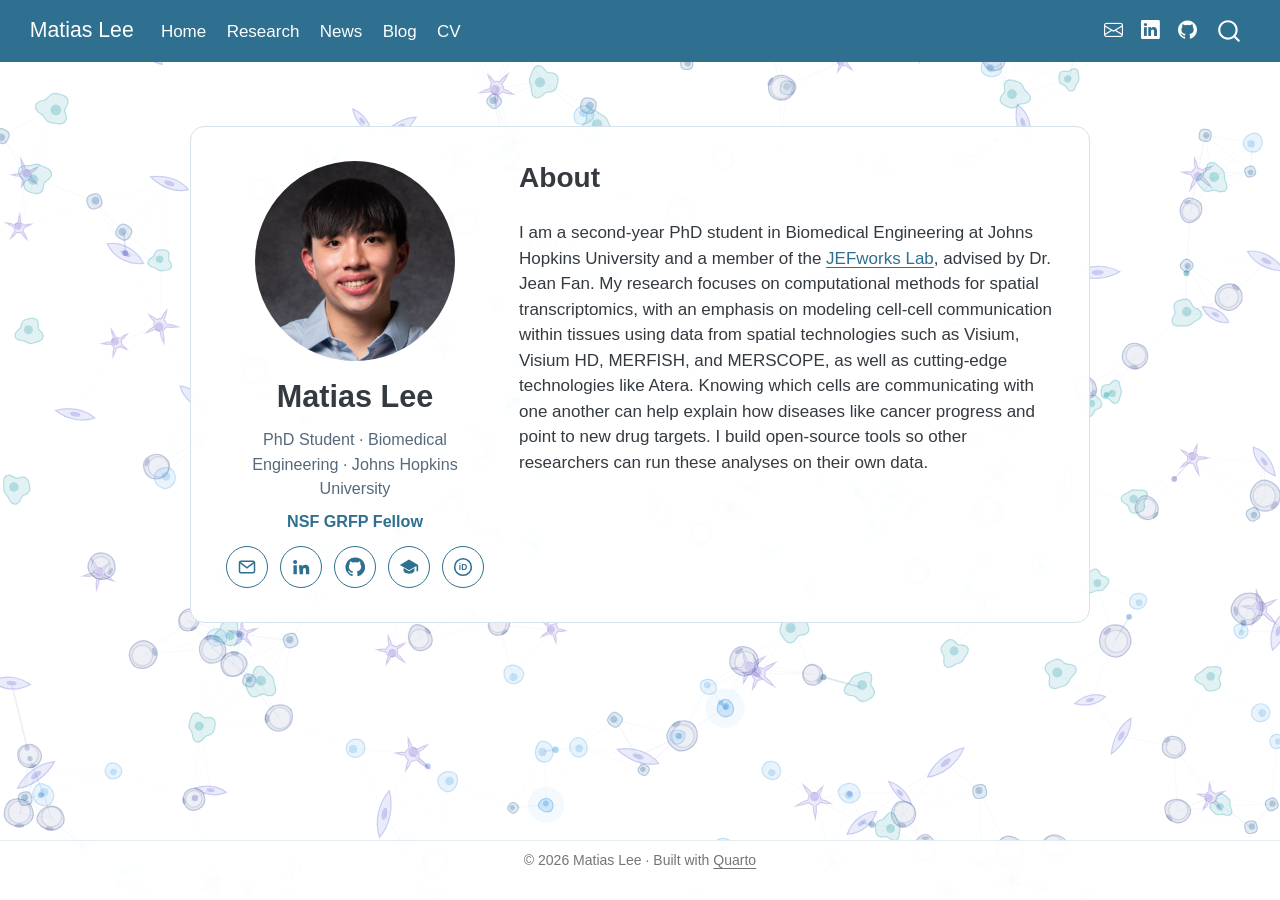
==== commit 97b82131: "Calm the cell background and widen text cards - Animate only on the home page; other pages show a st" ====
--- a/docs/index.html
+++ b/docs/index.html
@@ -40,7 +40,7 @@
 <link href="site_libs/quarto-html/quarto-syntax-highlighting-37eea08aefeeee20ff55810ff984fec1.css" rel="stylesheet" id="quarto-text-highlighting-styles">
 <script src="site_libs/bootstrap/bootstrap.min.js"></script>
 <link href="site_libs/bootstrap/bootstrap-icons.css" rel="stylesheet">
-<link href="site_libs/bootstrap/bootstrap-0a27857d6c149ccdcd907e5cb573b534.min.css" rel="stylesheet" append-hash="true" id="quarto-bootstrap" data-mode="light">
+<link href="site_libs/bootstrap/bootstrap-26070a0443fbeceb860039b356b7e08f.min.css" rel="stylesheet" append-hash="true" id="quarto-bootstrap" data-mode="light">
 <script id="quarto-search-options" type="application/json">{
   "location": "navbar",
   "copy-button": false,
@@ -150,7 +150,8 @@
     background: rgba(255, 255, 255, 0.96);
     border: 1px solid #d5e2ea;
     border-radius: 14px;
-    max-width: 900px;
+    /* About 65% of the window, but never narrower than 900px when there is room. */
+    width: clamp(min(100%, 900px), 65vw, 1600px);
     margin: 2rem auto;
     display: grid;
     grid-template-columns: 260px 1fr;
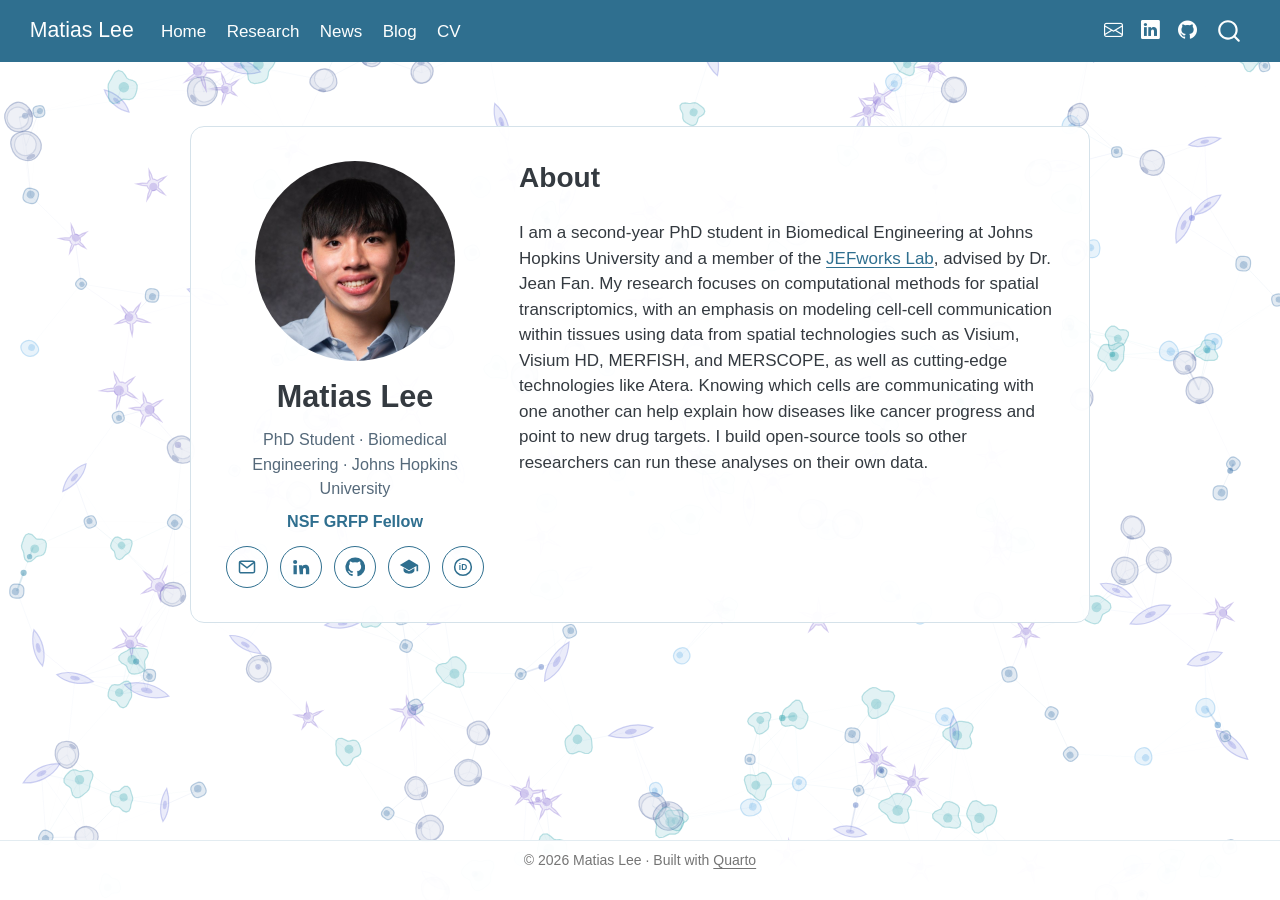
==== commit a5a1adb6: "Add favicon and link-preview image Co-Authored-By: Claude Opus 5.5 <noreply@anthropic.com> Claude-Se" ====
--- a/docs/index.html
+++ b/docs/index.html
@@ -31,6 +31,7 @@
 <script src="site_libs/quarto-search/fuse.min.js"></script>
 <script src="site_libs/quarto-search/quarto-search.js"></script>
 <meta name="quarto:offset" content="./">
+<link href="./images/favicon.png" rel="icon" type="image/png">
 <script src="site_libs/quarto-html/quarto.js" type="module"></script>
 <script src="site_libs/quarto-html/tabsets/tabsets.js" type="module"></script>
 <script src="site_libs/quarto-html/popper.min.js"></script>
@@ -71,6 +72,16 @@
 <meta name="referrer" content="strict-origin-when-cross-origin">
 
 
+<meta property="og:title" content="Matias Lee">
+<meta property="og:image" content="https://matias-lee.github.io/images/social-card.png">
+<meta property="og:site_name" content="Matias Lee">
+<meta property="og:image:height" content="630">
+<meta property="og:image:width" content="1200">
+<meta name="twitter:title" content="Matias Lee">
+<meta name="twitter:image" content="https://matias-lee.github.io/images/social-card.png">
+<meta name="twitter:image-height" content="630">
+<meta name="twitter:image-width" content="1200">
+<meta name="twitter:card" content="summary_large_image">
 </head>
 
 <body class="nav-fixed home quarto-light">
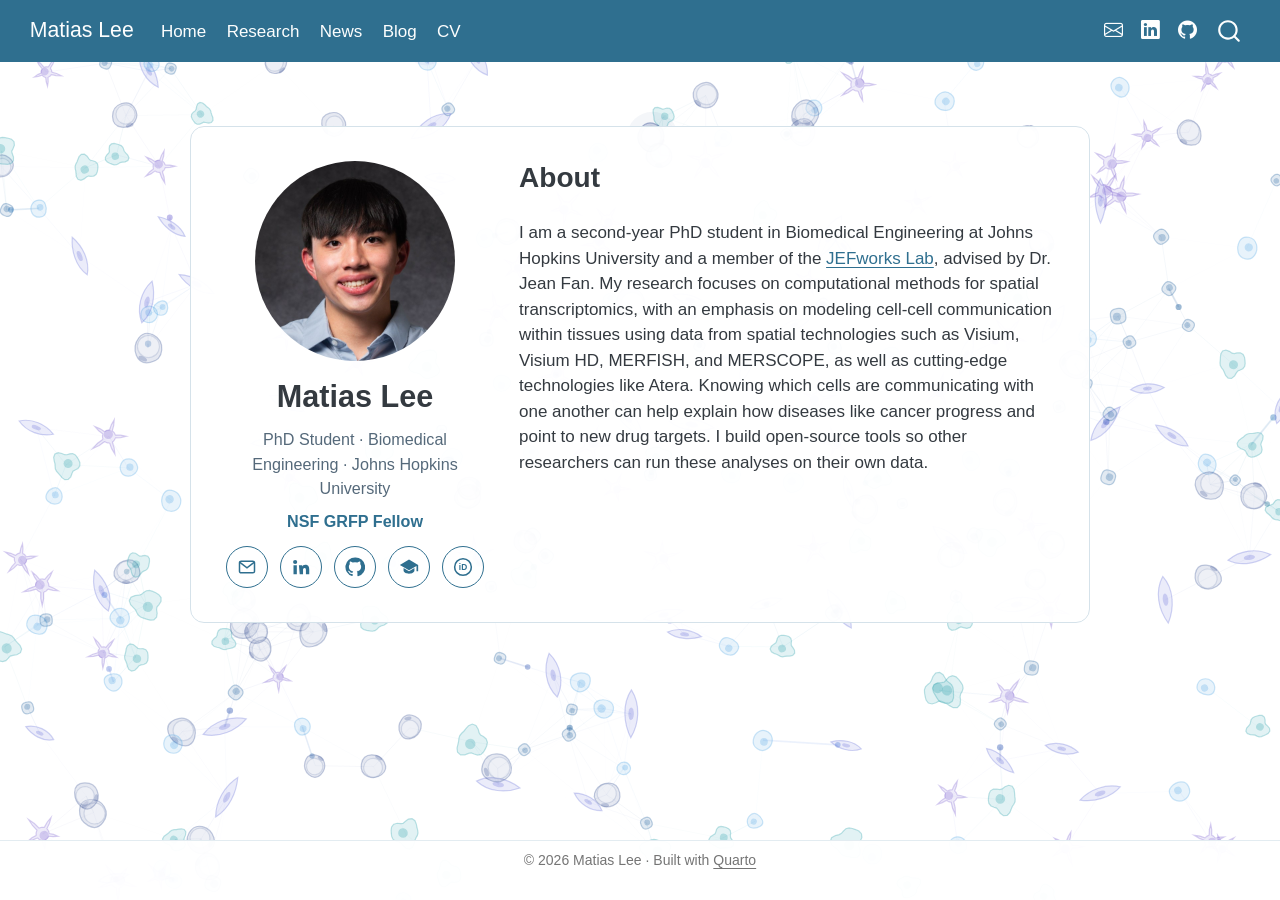
==== commit 3901b7e2: "Add like button to blog posts The button sits at the end of each post, reads and adds likes through " ====
--- a/docs/index.html
+++ b/docs/index.html
@@ -41,7 +41,7 @@
 <link href="site_libs/quarto-html/quarto-syntax-highlighting-37eea08aefeeee20ff55810ff984fec1.css" rel="stylesheet" id="quarto-text-highlighting-styles">
 <script src="site_libs/bootstrap/bootstrap.min.js"></script>
 <link href="site_libs/bootstrap/bootstrap-icons.css" rel="stylesheet">
-<link href="site_libs/bootstrap/bootstrap-26070a0443fbeceb860039b356b7e08f.min.css" rel="stylesheet" append-hash="true" id="quarto-bootstrap" data-mode="light">
+<link href="site_libs/bootstrap/bootstrap-749b611e666a3007f496fae397d215e6.min.css" rel="stylesheet" append-hash="true" id="quarto-bootstrap" data-mode="light">
 <script id="quarto-search-options" type="application/json">{
   "location": "navbar",
   "copy-button": false,
@@ -216,6 +216,7 @@
 <!-- Animated cell background on every page (cells.js). The page's text card is a quiet zone. -->
 <canvas id="cell-bg" data-quiet=".home-panel, body:not(.home) main.content" aria-hidden="true"></canvas>
 <script src="./cells.js"></script>
+<script src="./likes.js"></script>
 <script id="quarto-html-after-body" type="application/javascript">
   window.document.addEventListener("DOMContentLoaded", function (event) {
     const icon = "";
